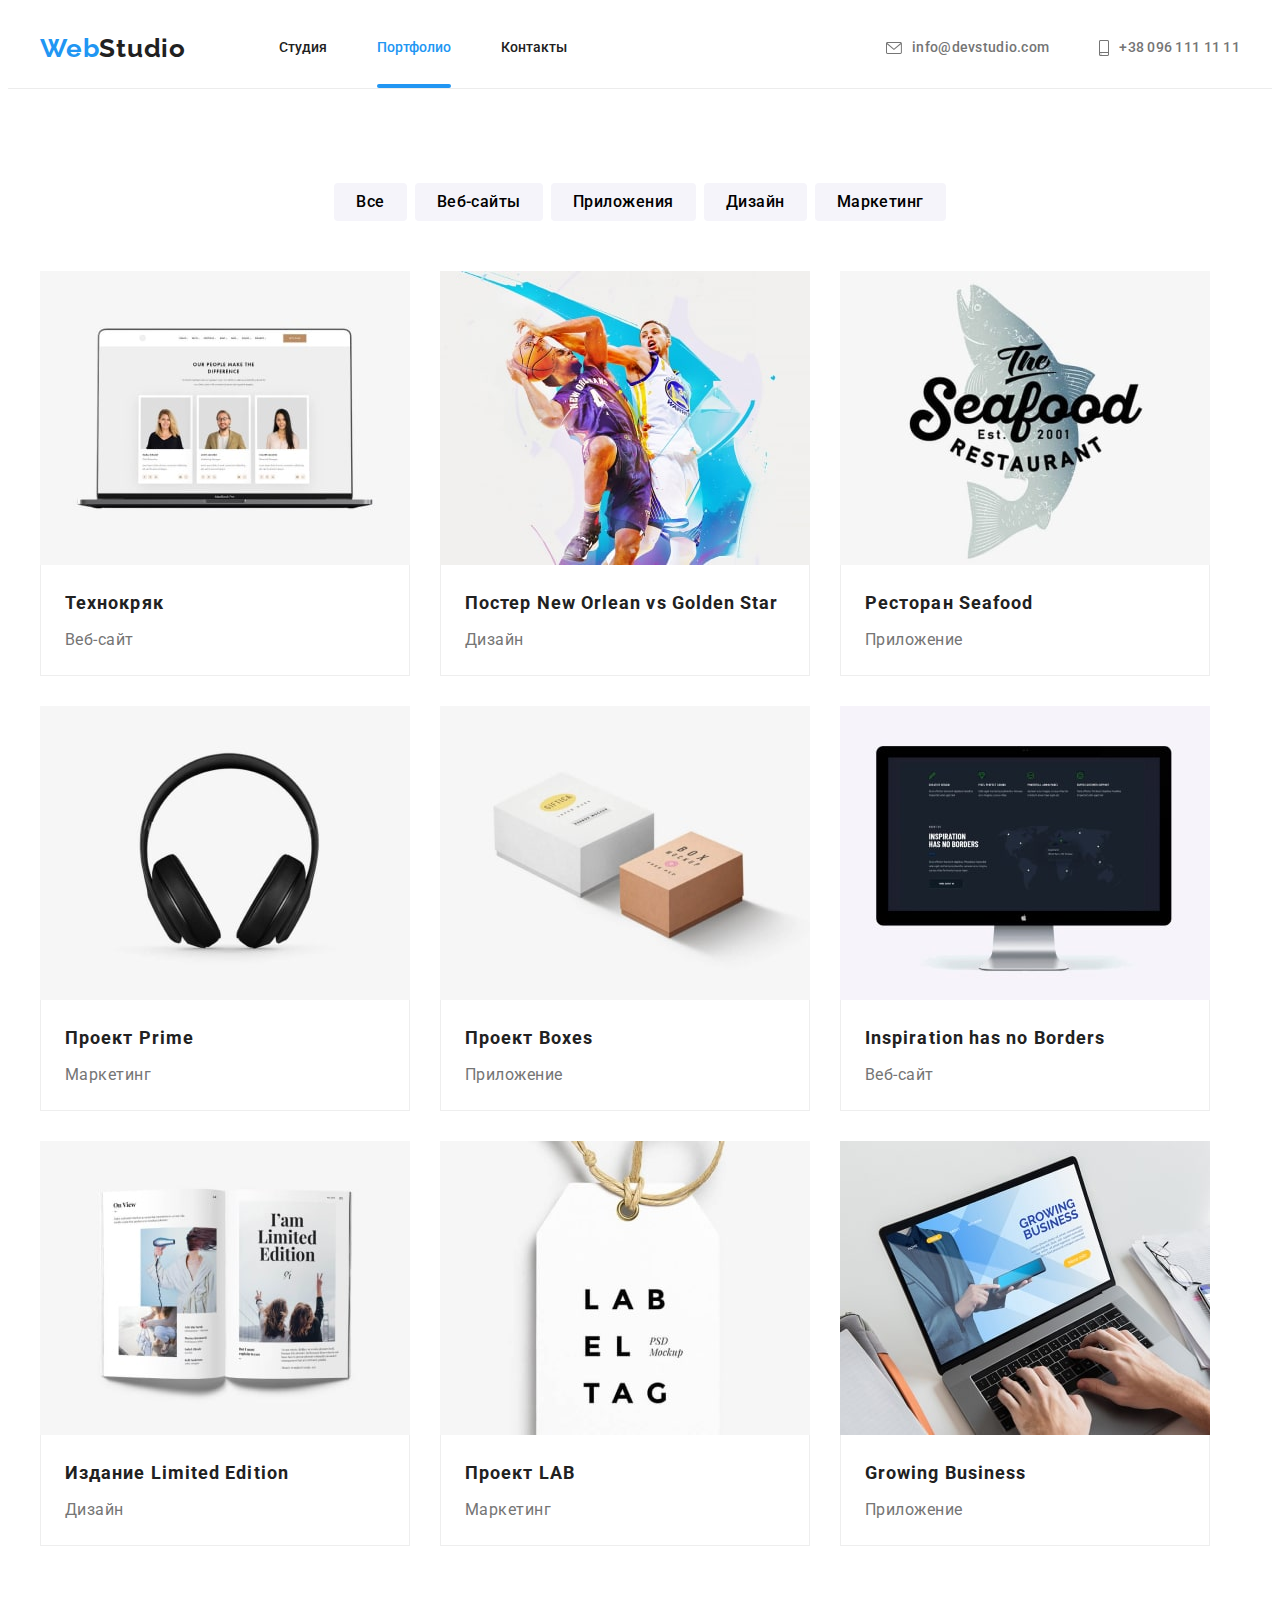
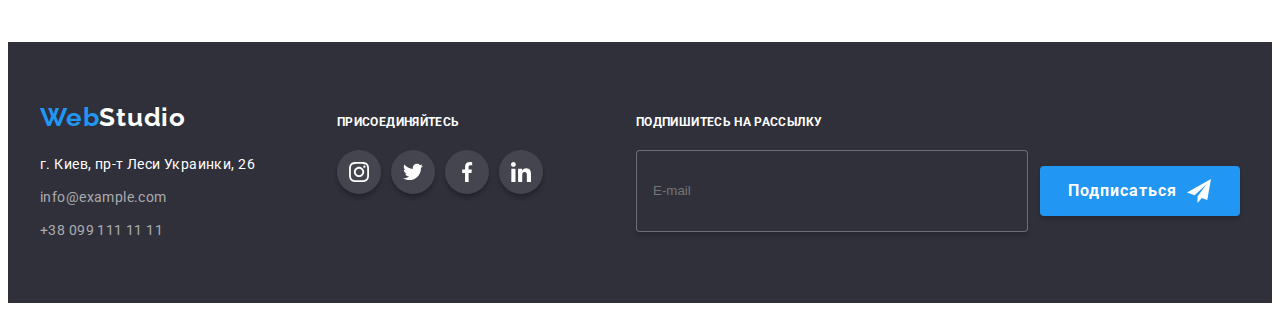
==== portfolio.html @ 15089f83 "first push" ====
<!DOCTYPE html>
<html lang="ru">
  <head>
    <meta charset="UTF-8" />
    <meta http-equiv="X-UA-Compatible" content="IE=edge" />
    <meta name="viewport" content="width=device-width, initial-scale=1.0" />

    <title>Portfolio</title>
    <link rel="preconnect" href="https://fonts.googleapis.com" />
    <link rel="preconnect" href="https://fonts.gstatic.com" crossorigin />
    <link
      href="https://fonts.googleapis.com/css2?family=Raleway:wght@700&family=Roboto:wght@400;500;700;900&display=swap"
      rel="stylesheet"
    />
    <link
      rel="stylesheet"
      href="https://cdnjs.cloudflare.com/ajax/libs/modern-normalize/1.1.0/modern-normalize.min.css"
      integrity="sha512-wpPYUAdjBVSE4KJnH1VR1HeZfpl1ub8YT/NKx4PuQ5NmX2tKuGu6U/JRp5y+Y8XG2tV+wKQpNHVUX03MfMFn9Q=="
      crossorigin="anonymous"
      referrerpolicy="no-referrer"
    />
    <!-- <link rel="stylesheet" href="./css/styles.css" /> -->
    <link rel="stylesheet" href="./css/main.css" />
  </head>
  <body>
    <header class="header">
      <div class="container header-container">
        <nav class="header-nav">
          <a href="/" class="header-logo">
            Web<span class="header-logo-logo">Studio</span>
          </a>
          <ul class="header-list">
            <li>
              <a href="./index.html" class="header-link">Студия</a>
            </li>
            <li>
              <a href="./portfolio.html" class="header-link current">
                Портфолио</a
              >
            </li>
            <li><a href="" class="header-link">Контакты</a></li>
          </ul>
        </nav>
        <ul class="header-contacts">
          <li class="header-item">
            <a href="mailto:info@devstudio.com" class="contact mail">
              <svg class="mail-icon">
                <use href="./images/sprite.svg#icon-mail-icon"></use>
              </svg>
              info@devstudio.com</a
            >
          </li>
          <li class="header-item">
            <a href="tel:+380961111111" class="contact tel">
              <svg class="tel-icon">
                <use href="./images/sprite.svg#icon-smartphone"></use>
              </svg>
              +38 096 111 11 11</a
            >
          </li>
        </ul>
      </div>
    </header>

    <main>
      <section class="section">
        <div class="container">
          <h1 class="visually-hidden">Наши проекты</h1>
          <ul class="filters">
            <li class="flt-btn">
              <button type="button" class="filters-btn">Все</button>
            </li>
            <li class="flt-btn">
              <button type="button" class="filters-btn">Веб-сайты</button>
            </li>
            <li class="flt-btn">
              <button type="button" class="filters-btn">Приложения</button>
            </li>
            <li class="flt-btn">
              <button type="button" class="filters-btn">Дизайн</button>
            </li>
            <li class="flt-btn">
              <button type="button" class="filters-btn">Маркетинг</button>
            </li>
          </ul>

          <ul class="image-list">
            <li class="projects-img">
              <a href="" class="projects-link">
                <div class="projects-top-wrap">
                  <img
                    class="image-item"
                    src="./images/portfolio/img-tech.jpg"
                    alt="Проект-1"
                    width="370"
                  />
                  <p class="projects-top-text">
                    Ресурс предлагает комплексные предложения с разным уровнем
                    функционала и сервисов. Все это позволит посетителю получить
                    исчерпывающие сведения о компании или частном лице.
                  </p>
                </div>
                <div class="projects-text">
                  <h2 class="text-item">Технокряк</h2>
                  <p class="text-item-desk">Веб-сайт</p>
                </div>
              </a>
            </li>
            <li class="projects-img">
              <a href="" class="projects-link">
                <div class="projects-top-wrap">
                  <img
                    class="image-item"
                    src="./images/portfolio/img-poster-new.jpg"
                    alt="Проект-2"
                    width="370"
                  />
                  <p class="projects-top-text">
                    Ресурс предлагает комплексные предложения с разным уровнем
                    функционала и сервисов. Все это позволит посетителю получить
                    исчерпывающие сведения о компании или частном лице.
                  </p>
                </div>
                <div class="projects-text">
                  <h2 class="text-item">
                    Постер <span lang="en"> New Orlean vs Golden Star </span>
                  </h2>
                  <p class="text-item-desk">Дизайн</p>
                </div>
              </a>
            </li>
            <li class="projects-img">
              <a href="" class="projects-link">
                <div class="projects-top-wrap">
                  <img
                    class="image-item"
                    src="./images/portfolio/img-resto.jpg"
                    alt="Проект-3"
                    width="370"
                  />
                  <p class="projects-top-text">
                    Ресурс предлагает комплексные предложения с разным уровнем
                    функционала и сервисов. Все это позволит посетителю получить
                    исчерпывающие сведения о компании или частном лице.
                  </p>
                </div>
                <div class="projects-text">
                  <h2 class="text-item">
                    Ресторан <span lang="en">Seafood </span>
                  </h2>
                  <p class="text-item-desk">Приложение</p>
                </div>
              </a>
            </li>
            <li class="projects-img">
              <a href="" class="projects-link">
                <div class="projects-top-wrap">
                  <img
                    class="image-item"
                    src="./images/portfolio/img-prime.jpg"
                    alt="Проект-4"
                    width="370"
                  />
                  <p class="projects-top-text">
                    Ресурс предлагает комплексные предложения с разным уровнем
                    функционала и сервисов. Все это позволит посетителю получить
                    исчерпывающие сведения о компании или частном лице.
                  </p>
                </div>
                <div class="projects-text">
                  <h2 class="text-item">
                    Проект <span lang="en"> Prime</span>
                  </h2>
                  <p class="text-item-desk">Маркетинг</p>
                </div>
              </a>
            </li>
            <li class="projects-img">
              <a href="" class="projects-link">
                <div class="projects-top-wrap">
                  <img
                    class="image-item"
                    src="./images/portfolio/img-boxes.jpg"
                    alt="Проект-5"
                    width="370"
                  />
                  <p class="projects-top-text">
                    Ресурс предлагает комплексные предложения с разным уровнем
                    функционала и сервисов. Все это позволит посетителю получить
                    исчерпывающие сведения о компании или частном лице.
                  </p>
                </div>
                <div class="projects-text">
                  <h2 class="text-item">Проект <span lang="en">Boxes</span></h2>
                  <p class="text-item-desk">Приложение</p>
                </div>
              </a>
            </li>
            <li class="projects-img">
              <a href="" class="projects-link">
                <div class="projects-top-wrap">
                  <img
                    class="image-item"
                    src="./images/portfolio/img-inspiration.jpg"
                    alt="Проект-6"
                    width="370"
                  />
                  <p class="projects-top-text">
                    Ресурс предлагает комплексные предложения с разным уровнем
                    функционала и сервисов. Все это позволит посетителю получить
                    исчерпывающие сведения о компании или частном лице.
                  </p>
                </div>
                <div class="projects-text">
                  <h2 class="text-item">
                    <span lang="en"> Inspiration has no Borders </span>
                  </h2>
                  <p class="text-item-desk">Веб-сайт</p>
                </div>
              </a>
            </li>
            <li class="projects-img">
              <a href="" class="projects-link">
                <div class="projects-top-wrap">
                  <img
                    class="image-item"
                    src="./images/portfolio/img-edition.jpg"
                    alt="Проект-7"
                    width="370"
                  />
                  <p class="projects-top-text">
                    Ресурс предлагает комплексные предложения с разным уровнем
                    функционала и сервисов. Все это позволит посетителю получить
                    исчерпывающие сведения о компании или частном лице.
                  </p>
                </div>
                <div class="projects-text">
                  <h2 class="text-item">
                    Издание <span lang="en">Limited Edition </span>
                  </h2>
                  <p class="text-item-desk">Дизайн</p>
                </div></a
              >
            </li>
            <li class="projects-img">
              <a href="" class="projects-link">
                <div class="projects-top-wrap">
                  <img
                    class="image-item"
                    src="./images/portfolio/img-lab.jpg"
                    alt="Проект-8"
                    width="370"
                  />
                  <p class="projects-top-text">
                    Ресурс предлагает комплексные предложения с разным уровнем
                    функционала и сервисов. Все это позволит посетителю получить
                    исчерпывающие сведения о компании или частном лице.
                  </p>
                </div>
                <div class="projects-text">
                  <h2 class="text-item">Проект <span lang="en"> LAB</span></h2>
                  <p class="text-item-desk">Маркетинг</p>
                </div>
              </a>
            </li>
            <li class="projects-img">
              <a href="" class="projects-link">
                <div class="projects-top-wrap">
                  <img
                    class="image-item"
                    src="./images/portfolio/img-growing.jpg"
                    alt="Проект=9"
                    width="370"
                  />
                  <p class="projects-top-text">
                    Ресурс предлагает комплексные предложения с разным уровнем
                    функционала и сервисов. Все это позволит посетителю получить
                    исчерпывающие сведения о компании или частном лице.
                  </p>
                </div>
                <div class="projects-text">
                  <h2 class="text-item">
                    <span lang="en">Growing Business </span>
                  </h2>
                  <p class="text-item-desk">Приложение</p>
                </div>
              </a>
            </li>
          </ul>
        </div>
      </section>
    </main>
    <footer class="footer">
      <div class="container footer-flex-cont">
        <div class="footer-cont">
          <a href="/" class="footer-logo">
            <p>Web<span class="footer-logo-logo">Studio</span></p>
          </a>
          <address class="footer-address">
            <ul class="footer-list">
              <li class="footer-item">
                <a
                  href="https://goo.gl/maps/CMXkun6qxGQYR8TdA"
                  class="footer-item"
                  >г. Киев, пр-т Леси Украинки, 26</a
                >
              </li>
              <li class="footer-item">
                <a href="mailto:info@example.com" class="footer-mail"
                  >info@example.com</a
                >
              </li>
              <li class="footer-item">
                <a href="tel:+380991111111" class="footer-tel"
                  >+38 099 111 11 11</a
                >
              </li>
            </ul>
          </address>
        </div>
        <div class="footer-soc">
          <p class="footer-text-add">ПРИСОЕДИНЯЙТЕСЬ</p>
          <ul class="footer-soc-list">
            <li class="footer-soc-item">
              <a href="" class="footer-soc-link">
                <svg class="footer-soc-icon" width="20" height="20">
                  <use href="./images/sprite.svg#icon-instagram"></use>
                </svg>
              </a>
            </li>
            <li class="footer-soc-item">
              <a href="" class="footer-soc-link">
                <svg class="footer-soc-icon" width="20" height="20">
                  <use href="./images/sprite.svg#icon-twitter"></use></svg
              ></a>
            </li>
            <li class="footer-soc-item">
              <a href="" class="footer-soc-link">
                <svg class="footer-soc-icon" width="20" height="20">
                  <use href="./images/sprite.svg#icon-facebook"></use>
                </svg>
              </a>
            </li>
            <li class="footer-soc-item">
              <a href="" class="footer-soc-link">
                <svg class="footer-soc-icon" width="20" height="20">
                  <use href="./images/sprite.svg#icon-linkedin"></use>
                </svg>
              </a>
            </li>
          </ul>
        </div>
        <div>
          <p class="footer-text-add">ПОДПИШИТЕСЬ НА РАССЫЛКУ</p>
          <form class="footer-form">
            <label for="footer-subs" class="footer-form-label"></label>
            <input
              type="text"
              class="footer-input"
              name="footer-subs"
              placeholder="E-mail"
              id="footer-subs"
            />
            <button type="submit" class="footer-btn-subscribe">
              Подписаться
              <svg class="footer-icon" width="24" height="24">
                <use href="./images/sprite.svg#icon-icon"></use>
              </svg>
            </button>
          </form>
        </div>
      </div>
    </footer>
  </body>
</html>
---- css/styles.css ----
:root {
  --header-color: #212121;
  --title-color: #212121;
  --text-color: #757575;
  --footer-first-color: #ffffff;
  --footer-second-color: rgba(255, 255, 255, 0.6);
  --btn-color: #212121;
  --accent-color: #2196f3;
  --banner-color: #ffffff;
  --icon-fill-color: #757575;
  --transition-duration: 250ms;
  --transition-timing-function: cubic-bezier(0.4, 0, 0.2, 1);
}
body {
  font-family: "Roboto", sans-serif;
}
ul {
  margin: 0;
  padding: 0;
  list-style: none;
}
p,
h1,
h2,
h3,
h4,
h5,
h6 {
  margin: 0;
}

button {
  cursor: pointer;
}
img {
  display: block;
  max-width: 100%;
  height: auto;
}

/*---------------Header---------------*/
.container {
  width: 1200px;
  padding-left: 15px;
  padding-right: 15px;
  margin-left: auto;
  margin-right: auto;
}
.section {
  padding-top: 94px;
  padding-bottom: 94px;
}
.header {
  border-bottom: 1px solid #ececec;
}
.header-container {
  display: flex;
  align-items: center;
}
.header-nav {
  display: flex;
  align-items: center;
}
.header-logo {
  font-family: "Raleway";
  font-weight: 700;
  font-size: 26px;
  line-height: 1.19;
  letter-spacing: 0.03em;
  text-decoration: none;
  margin-right: 93px;
  color: var(--accent-color);
  transition-duration: var(--transition-duration);
  transition-timing-function: var(--transition-timing-function);
}
.header-logo-logo {
  color: var(--header-color);
}
.header-logo:hover,
.header-logo:focus {
  color: var(--accent-color);
}
.header-logo-link {
  color: var(--accent-color);
}

.header-list {
  display: flex;
  align-items: center;
  margin-left: auto;
}

.header-list li {
  margin-right: 50px;
}
.header-list li:last-child {
  margin-right: 0px;
}

.header-link {
  display: block;
  font-weight: 500;
  font-size: 14px;
  line-height: 1.14;
  padding: 32px 0px;
  color: var(--header-color);
  transition: color var(--transition-duration) var(--transition-timing-function);
  /* transition-duration: var(--transition-duration);
  transition-timing-function: var(--transition-timing-function);
  transition-property: color; */
  position: relative;
}
.header-link {
  text-decoration: none;
}
.header-link:hover,
.header-link:focus {
  color: var(--accent-color);
}
.current {
  color: var(--accent-color);
}
.current::after {
  content: "";
  position: absolute;
  width: 100%;
  height: 4px;
  bottom: 0px;
  background-color: var(--accent-color);
  border-radius: 2px;
  display: block;
}
.contact {
  font-weight: 500;
  font-size: 14px;
  line-height: 1.14;
  letter-spacing: 0.02em;
  color: var(--text-color);
  text-decoration: none;
  fill: currentColor;
}

.header-contacts {
  display: flex;
  justify-content: center;
  align-items: center;
  margin-left: auto;
}
.header-contacts .header-item + .header-item {
  margin-left: 50px;
}
.contact.mail {
  display: flex;
  justify-content: center;
  align-items: center;
  color: var(--text-color);
  transition: fill var(--transition-duration) var(--transition-timing-function);
}

.contact.mail:hover,
.contact.mail:focus {
  color: var(--accent-color);
}
.contact.mail:hover .mail-icon {
  fill: var(--accent-color);
}
.contact.mail:focus .mail-icon {
  fill: var(--accent-color);
}
.mail-icon {
  height: 12px;
  width: 16px;
  margin-right: 10px;
  fill: currentColor;
  transition: color var(--transition-duration) var(--transition-timing-function);
}
.contact.tel {
  display: flex;
  justify-content: center;
  align-items: center;
  color: var(--text-color);
  transition: fill var(--transition-duration) var(--transition-timing-function);
}
.contact.tel:hover,
.contact.tel:focus {
  color: var(--accent-color);
}
.contact.tel:hover .tel-icon {
  color: var(--accent-color);
}
.contact.tel:focus .tel-icon {
  color: var(--accent-color);
}
.tel-icon {
  height: 16px;
  width: 10px;
  margin-right: 10px;
  fill: currentColor;
  transition: fill var(--transition-duration) var(--transition-timing-function);
}

/*-----------------PAGE1--------------*/
/*-----------------Banner--------------*/
.banner {
  padding-top: 200px;
  padding-bottom: 200px;
  margin-left: auto;
  margin-right: auto;
  max-width: 1600px;
  background-color: #2f303a;
  background-image: linear-gradient(
      rgba(47, 48, 58, 0.4),
      rgba(47, 48, 58, 0.4)
    ),
    url(../images/banner.png);
  background-repeat: no-repeat;
  background-size: cover;
  background-position: center;
}

.banner-title {
  width: 696px;
  font-weight: 900;
  font-size: 44px;
  line-height: 1.36;
  text-align: center;
  letter-spacing: 0.06em;
  text-transform: uppercase;
  margin-left: auto;
  margin-right: auto;
  color: var(--banner-color);
}

.banner-btn {
  display: block;
  align-items: center;
  margin-right: auto;
  margin-left: auto;
  margin-top: 30px;
  font-family: inherit;
  border-radius: 4px;
  border: none;
  background-color: var(--accent-color);
  font-weight: 700;
  font-size: 16px;
  line-height: 1.88;
  padding: 10px 32px;
  width: max-content;
  text-align: center;
  letter-spacing: 0.06em;
  cursor: pointer;

  color: var(--banner-color);
}

/*-----------------Benefits--------------*/
.visually-hidden {
  position: absolute;
  width: 1px;
  height: 1px;
  margin: -1px;
  border: 0;
  padding: 0;
  white-space: nowrap;
  clip-path: inset(100%);
  clip: rect(0 0 0 0);
  overflow: hidden;
}
.benefits-item {
  display: flex;
}
.benefits-list {
  width: 270px;
  margin-right: 30px;
}
.benefits-icon {
  display: flex;
  justify-content: center;
  align-items: center;
  width: 270px;
  height: 120px;
  border-radius: 4px;
  margin-bottom: 30px;
  background-color: #f5f4fa;
}
.benefits-item :last-child {
  margin-right: 0px;
}
.benefits-title {
  font-weight: 700;
  font-size: 14px;
  line-height: 1.14;
  letter-spacing: 0.03em;
  text-transform: uppercase;
  margin-bottom: 10px;
  color: var(--title-color);
}
.benefits-text {
  font-size: 14px;
  line-height: 1.71;
  letter-spacing: 0.03em;

  color: var(--text-color);
}

/*-----------------BIZ--------------*/
.section.biz {
  padding-top: 0px;
}
.biz-title {
  font-weight: 700;
  font-size: 36px;
  line-height: 1.17;
  text-align: center;
  letter-spacing: 0.03em;
  margin-bottom: 50px;

  color: var(--title-color);
}

.biz-item {
  display: flex;

  margin-bottom: 0px;
  margin-top: 0px;
  padding-left: 0px;
}

.biz-img {
  /* flex-basis: calc((100%-60px) / 3); */
  width: calc(100% / 3 - 30px)
  position: relative;
}

.biz-img:not(:last-child) {
  margin-right: 30px;
}

.biz-cover-text {
  position: absolute;
  font-weight: 700;
  font-size: 14px;
  line-height: 1.14;
  bottom: 0;
  color: #ffffff;
  background-color: rgba(47, 48, 58, 0.8);
  height: 70px;
  width: 370px;
  letter-spacing: 0.03em;
  display: flex;
  align-items: center;
  justify-content: center;
}

/*-----------------TEAM--------------*/
.team {
  background-color: #f5f4fa;
}

.team-title {
  font-weight: 700;
  font-size: 36px;
  line-height: 1.17;
  text-align: center;
  letter-spacing: 0.03em;
  margin-bottom: 50px;
  color: var(--title-color);
}
.team-item {
  display: flex;
}
.team-item :last-child {
  margin-right: 0px;
}

.team-img {
  margin-right: 30px;
  border-radius: 4px;
}
.team-text {
  border-radius: 0px 0px 4px 4px;
  box-shadow: 0px 4px 4px 0px rgba(0 0 0 / 25%);
}
.team-inside {
  background-color: #ffffff;
  padding: 30px 0px;
  border-radius: 4px;
}
.team-name {
  font-weight: 500;
  font-size: 16px;
  line-height: 1.19;
  text-align: center;
  letter-spacing: 0.03em;
  margin-bottom: 10px;
  color: var(--title-color);
}
.team-prof {
  font-weight: 400;
  font-size: 16px;
  line-height: 1.19;
  text-align: center;
  margin-bottom: 16px;
  letter-spacing: 0.03em;
  color: var(--text-color);
}
.team-soc-list {
  display: flex;
  justify-content: center;
}
.team-soc-item {
  margin-right: 10px;
}
.team-soc-link {
  height: 44px;
  width: 44px;
  border-radius: 50%;
  display: flex;
  justify-content: center;
  align-items: center;
  transition-property: background-color, fill;
  transition-duration: var(--transition-duration);
  transition-timing-function: var(--transition-timing-function);
}
.team-soc-link:hover,
.team-soc-link:focus {
  background-color: var(--accent-color);
}
.team-soc-link:hover .team-soc-icon {
  fill: #ffffff;
}
.team-soc-link:focus .team-soc-icon {
  fill: #ffffff;
}
.team-soc-icon {
  fill: #afb1b8;
  transition: fill var(--transition-duration) var(--transition-timing-function);
}

/*------------------CLIENTS-------------------*/
.clients {
  font-weight: 700;
  font-size: 36px;
  line-height: 1.17;
  text-align: center;
  letter-spacing: 0.03em;
  margin-bottom: 50px;
  color: var(--title-color);
}
.clients-logo-list {
  display: flex;
}
.clients-icon-elements {
  align-items: center;
  width: 170px;
  height: 92px;
  margin-right: 30px;

  border: 1px solid rgba(175, 177, 184, 1);
}
.clients-icon-elements:last-child {
  margin-right: 0px;
}

.icon-link {
  display: flex;
  justify-content: center;
  align-items: center;
  width: 100%;
  height: 100%;
  border: 1px solid rgba(175, 177, 184, 1);
  border-radius: 4px;
  fill: #afb1b8;
  transition: border-color var(--transition-duration)
    var(--transition-timing-function);
}
.clients-icon-item {
  transition: fill var(--transition-duration) var(--transition-timing-function);
}
.icon-link:hover .clients-icon-item,
.icon-link:focus .clients-icon-item {
  fill: var(--accent-color);
}
.icon-link:hover,
.icon-link:focus {
  border-color: var(--accent-color);
}

/*------------------FOOTER-------------------*/

.footer {
  background-color: #2f303a;
  padding-top: 60px;
  padding-bottom: 60px;
}
.footer-flex-cont {
  display: flex;
  align-items: baseline;
}
.footer-cont {
  flex-grow: 1;
  margin-right: 70px;
}
.footer-logo {
  font-family: "Raleway";
  font-style: normal;
  font-weight: 700;
  font-size: 26px;
  line-height: 1.19;
  letter-spacing: 0.03em;
  margin-bottom: 20px;
  color: #2196f3;
}
.footer-logo-logo {
  color: #ffffff;
}
.footer-logo {
  text-decoration: none;
}
.footer-address {
  margin-top: 20px;
}
/* .footer-list {
  margin-top: 20px;
} */
.footer-item {
  font-style: normal;
  font-size: 14px;
  line-height: 1.71;
  letter-spacing: 0.03em;
  margin-bottom: 9px;
  color: var(--footer-first-color);
  text-decoration: none;
  transition: color var(--transition-duration) var(--transition-timing-function);
}
.footer-list li:last-child {
  margin-bottom: 0px;
}
.footer-item:hover,
.footer-item:focus {
  color: var(--accent-color);
}
.footer-mail {
  font-style: normal;
  font-size: 14px;
  line-height: 1.71;
  letter-spacing: 0.03em;
  color: var(--footer-second-color);
  text-decoration: none;
  transition: color var(--transition-duration) var(--transition-timing-function);
}
.footer-mail:hover,
.footer-mail:focus {
  color: var(--accent-color);
}

.footer-tel {
  font-style: normal;
  font-size: 14px;
  line-height: 1.71;
  letter-spacing: 0.03em;
  color: var(--footer-second-color);
  text-decoration: none;
  transition: color var(--transition-duration) var(--transition-timing-function);
}
.footer-tel:hover,
.footer-tel:focus {
  color: var(--accent-color);
}

.footer-list.link {
  text-decoration: none;
}
.footer-soc {
  margin-right: 93px;
}
.footer-soc-list {
  display: flex;
}
.footer-soc-item {
  margin-right: 10px;
}
.footer-soc-item:last-child {
  margin-right: 0px;
}
.footer-text-add {
  font-weight: 700;
  font-size: 12px;
  line-height: 1.14;
  letter-spacing: 0.03em;
  text-transform: uppercase;
  margin-bottom: 20px;
  color: var(--footer-first-color);
}
.footer-soc-link {
  display: flex;
  justify-content: center;
  align-items: center;
  height: 44px;
  width: 44px;
  border-radius: 50%;
  fill: var(--footer-first-color);
  background-color: rgba(255, 255, 255, 0.1);
  box-shadow: 0px 4px 4px 0px rgba(0, 0, 0, 0.25);
  transition: background-color var(--transition-duration)
    var(--transition-timing-function);
}
.footer-soc-link:hover,
.footer-soc-link:focus {
  background-color: var(--accent-color);
}
.footer-soc-icon {
  fill: #ffffff;
  transition: fill var(--transition-duration) var(--transition-timing-function);
}

.footer-form {
  display: flex;
  align-items: center;
  justify-content: center;
}

.footer-form-label {
  /* display: block; */
  align-items: center;
  justify-content: center;
  margin-bottom: 20px;
  font-weight: 700;
  font-size: 12px;
  line-height: 1.14;
  letter-spacing: 0.03em;
  text-transform: uppercase;
  color: var(--footer-first-color);
}

.footer-input {
  /* display: flex; */
  align-items: center;
  /* margin-right: 12px; */
  padding: 15px 16px;
  width: 358px;
  height: 50px;
  color: rgba(255, 255, 255, 0.6);
  border: 1px solid rgba(255, 255, 255, 0.3);
  box-shadow: 0px 4px 4px 0px rgba(0, 0, 0, 0.15);
  border-radius: 4px;
  background-color: #2f303a;
  outline: none;
  transition-duration: var(--transition-duration);
  transition-timing-function: var(--transition-timing-function);
}

.footer-input:focus {
  box-shadow: 0px 4px 4px 0px rgba(0, 0, 0, 0.15);
}
.footer-btn-subscribe {
  display: inline-flex;
  align-items: center;
  width: 200px;
  height: 50px;
  /* margin-right: 10px; */
  margin-left: 12px;
  font-family: inherit;
  border-radius: 4px;
  border: none;
  background-color: var(--accent-color);
  font-weight: 700;
  font-size: 16px;
  line-height: 1.88;
  padding: 10px 28px;
  text-align: center;
  letter-spacing: 0.06em;
  cursor: pointer;
  color: var(--banner-color);
  box-shadow: 0px 4px 4px rgba(0, 0, 0, 0.15);
  transition-property: background-color;
  transition-duration: var(--transition-duration);
  transition-timing-function: var(--transition-timing-function);
}

.footer-icon {
  margin-left: 10px;
  fill: var(--footer-first-color);
}

/*-----------------PAGE2--------------*/
/*-----------------HERO--------------*/
/*-----------------FILTERS------*/

.filters {
  display: flex;
  justify-content: center;
}

.filters {
  font-weight: 500;
  font-size: 16px;
  line-height: 1.62;
  text-align: center;
  letter-spacing: 0.03em;
  margin-right: auto;
  margin-bottom: 50px;
  color: #212121;
}
.flt-btn {
  display: block;
  align-items: center;
  margin: 0px 8px 0px 0px;
}
.filters li:last-child {
  margin-right: 0px;
}
.filters-btn {
  font-family: inherit;
  font-weight: 500;
  font-size: 16px;
  line-height: 1.62;
  text-align: center;
  letter-spacing: 0.03em;
  cursor: pointer;
  border-radius: 4px;
  border: none;
  padding: 6px 22px;
  width: max-content;
  background-color: #f5f4fa;
  transition-property: color, background-color, box-shadow;
  transition-duration: var(--transition-duration);
  transition-timing-function: var(--transition-timing-function);
}
.filters-btn:not(:last-child) {
  margin-left: 8px;
}
.filters-btn:hover,
.filters-btn:focus {
  background-color: var(--accent-color);
  color: var(--footer-first-color);
}
.filters-btn:hover,
.filters-btn:focus {
  box-shadow: 0px 4px 4px 0px rgba(0, 0, 0, 0.25);
}
/*-----------------MAIN------------------*/
.image-list {
  display: flex;
  flex-wrap: wrap;
}
.image-list li:nth-child(n + 7) {
  margin-bottom: 2px;
}
.projects-img {
  margin-right: 30px;
  margin-bottom: 30px;
}
.projects-img:nth-child(3n) {
  margin-right: 0px;
}

.image-list {
  display: flex;
  flex-wrap: wrap;
}
.image-list li:nth-child(n + 7) {
  margin-bottom: 2px;
}
.projects-top-wrap {
  position: relative;
  overflow: hidden;
}

.projects-img {
  margin-right: 30px;
  margin-bottom: 30px;
}
.projects-img:nth-child(3n) {
  margin-right: 0px;
}
.projects-top-text {
  position: absolute;
  top: 0;
  font-size: 18px;
  line-height: 1.56;
  padding: 63px 24px;
  color: #ffffff;
  background-color: rgba(33, 150, 243, 0.9);
  transform: translateY(100%);
  transition: background-color var(--transition-duration)
    var(--transition-timing-function);
}

.projects-text {
  padding: 20px 24px;
  border-right: 1px solid #eeeeee;
  border-bottom: 1px solid #eeeeee;
  border-left: 1px solid #eeeeee;
}
.text-item {
  font-weight: 700;
  font-size: 18px;
  line-height: 2;
  letter-spacing: 0.06em;
  margin-bottom: 4px;
  color: var(--title-color);
}
.text-item-desk {
  font-size: 16px;
  line-height: 1.88;
  letter-spacing: 0.03em;
  color: var(--text-color);
}
.projects-link {
  display: block;
  text-decoration: none;
  transition-property: box-shadow;
  transition-duration: var(--transition-duration);
  transition-timing-function: var(--transition-timing-function);
}
.projects-link:hover .projects-top-text {
  transform: translateY(0%);
}
.projects-link:focus .projects-top-text {
  transform: translateY(0%);
}
.projects-link:hover,
.projects-link:focus {
  box-shadow: 0px 1px 1px 0px rgba(0, 0, 0, 0.12),
    0px 4px 4px 0px rgba(0, 0, 0, 0.06), 1px 4px 6px 0px rgba(0, 0, 0, 0.16);
}

/*-----------------BACKDROP------------------*/
.backdrop {
  width: 100%;
  height: 100%;
  position: fixed;
  top: 0;
  background-color: rgba(0, 0, 0, 0.25);
  transition: opacity 500ms, visibility 500ms;
}
.backdrop.is-hidden .modal {
  transform: rotate(-100deg);
}
/*-----------------MODAL------------------*/
.modal {
  width: 528px;
  height: 581px;
  background-color: #ffffff;
  border-radius: 4px;
  position: absolute;
  top: 50%;
  left: 50%;
  padding: 40px;
  transform: translate(-50%, -50%);
  transition: transform 500ms;
}
.modal-close-btn {
  position: absolute;
  top: 8px;
  right: 8px;
  width: 30px;
  height: 30px;
  border-radius: 50%;
  border: 1px solid rgba(0, 0, 0, 10%);
  background-color: transparent;
  display: flex;
  align-items: center;
  justify-content: center;
  fill: #000000;
  transition-duration: var(--transition-duration);
  transition-timing-function: var(--transition-timing-function);
}
.modal-close-btn:hover,
.modal-close-btn:focus {
  box-shadow: 0px 4px 4px 0px rgba(0, 0, 0, 0.25);
  fill: var(--accent-color);
}
.is-hidden {
  appearance: none;
  position: absolute;
}
.title-modal {
  font-weight: 700;
  font-size: 20px;
  line-height: 1.15;
  text-align: center;
  letter-spacing: 0.03em;
  margin-bottom: 12px;
  color: var(--title-color);
}
.modal-input {
  width: 100%;
  height: 40px;
  border: 1px solid rgba(33, 33, 33, 0.2);
  border-radius: 4px;
  outline: none;
  padding-left: 42px;
  padding-top: 4px;
  /* margin-top: 4px; */
  transition-property: border-color;
  transition-duration: var(--transition-duration);
  transition-timing-function: var(--transition-timing-function);
}
.modal-input:focus,
.modal-input:hover {
  border-color: var(--accent-color);
}
.modal-input:focus + .input-icon,
.modal-input:hover + .input-icon {
  fill: var(--accent-color);
}
/* .modal-input:focus + .input-icon,
.modal-input:hover + .input-icon {
  transform: translateY(-20px);
} */
.modal-input-wrap {
  position: relative;
  margin-bottom: 10px;
}
.input-icon {
  position: absolute;
  left: 12px;
  top: 50%;
  transform: translateY(-50%);
  transition-property: fill;
  transition-duration: var(--transition-duration);
  transition-timing-function: var(--transition-timing-function);
}

.modal-label {
  display: block;
  font-size: 12px;
  letter-spacing: 0.01em;
  margin-bottom: 4px;
  color: var(--text-color);
}

.modal-label:last-of-type {
  margin-bottom: 20px;
}
.modal-text {
  display: block;
  width: 448px;
  height: 120px;
  padding: 12px 16px;
  border: 1px solid rgba(33, 33, 33, 0.2);
  border-radius: 4px;
  font-size: 12px;
  letter-spacing: 0.01em;
  resize: none;
  outline: none;
  margin-top: 4px;
  /* margin-bottom: 20px; */
}
.modal-text:focus {
  border-color: var(--accent-color);
}

/*-----------------CHECKBOX------------------*/

.check-text {
  justify-content: center;
  font-size: 14px;
  line-height: 1.71;
  display: flex;
  align-items: center;
  color: var(--text-color);
}
.is-hidden {
  opacity: 0;
  pointer-events: none;
  visibility: hidden;
}

.input-chek:checked + .check-text span {
  background-color: var(--accent-color);
  border: transparent;
}

.input-chek:focus + .check-text .check-text-span {
  border-color: #212121;
  box-shadow: 0px 2px 1px 0px rgba(0, 0, 0, 0.2),
    0px 1px 1px 0px rgba(0, 0, 0, 0.14);
}
.input-chek:checked + .check-text .icon-check {
  fill: #ffffff;
}
.check-text-span {
  width: 16px;
  height: 15px;
  border: 2px solid #212121;
  box-shadow: 0px 4px 4px 0px rgba(0, 0, 0, 0.25);
  margin-right: 7px;
  display: flex;
  align-items: center;
  justify-content: center;
}
.icon-check {
  fill: transparent;
}
/* .check-text::before {
  content: "";
  width: 16px;
  height: 15px;
  border: 2px solid #212121;
  margin-right: 7px;
} */

.check-policy {
  color: var(--accent-color);
}
.modal-btn-send {
  display: block;
  align-items: center;
  margin-right: auto;
  margin-left: auto;
  margin-top: 30px;
  font-family: inherit;
  border-radius: 4px;
  border: none;
  background-color: var(--accent-color);
  font-weight: 700;
  font-size: 16px;
  line-height: 1.88;
  padding: 10px 32px;
  width: max-content;
  text-align: center;
  letter-spacing: 0.06em;
  cursor: pointer;
  box-shadow: 0px 4px 4px 0px rgba(0, 0, 0, 0.25);
  color: var(--banner-color);
}
---- css/main.css ----
:root {
  --header-color: #212121;
  --title-color: #212121;
  --text-color: #757575;
  --footer-first-color: #ffffff;
  --footer-second-color: rgba(255, 255, 255, 0.6);
  --btn-color: #212121;
  --accent-color: #2196f3;
  --banner-color: #ffffff;
  --icon-fill-color: #757575;
  --transition-duration: 250ms;
  --transition-timing-function: cubic-bezier(0.4, 0, 0.2, 1);
}

body {
  font-family: "Roboto", sans-serif;
}

ul {
  margin: 0;
  padding: 0;
  list-style: none;
}

p,
h1,
h2,
h3,
h4,
h5,
h6 {
  margin: 0;
}

button {
  cursor: pointer;
}

img {
  display: block;
  max-width: 100%;
  height: auto;
}

.container {
  width: 1200px;
  padding-left: 15px;
  padding-right: 15px;
  margin-left: auto;
  margin-right: auto;
}

.section {
  padding-top: 94px;
  padding-bottom: 94px;
}

.header {
  border-bottom: 1px solid #ececec;
}

.header-container {
  display: flex;
  align-items: center;
}

.header-nav {
  display: flex;
  align-items: center;
}

.header-logo {
  font-family: "Raleway";
  font-weight: 700;
  font-size: 26px;
  line-height: 1.19;
  letter-spacing: 0.03em;
  text-decoration: none;
  margin-right: 93px;
  color: var(--accent-color);
  transition-duration: var(--transition-duration);
  transition-timing-function: var(--transition-timing-function);
}

.header-logo-logo {
  color: var(--header-color);
}

.header-logo:hover,
.header-logo:focus {
  color: var(--accent-color);
}

.header-logo-link {
  color: var(--accent-color);
}

.header-list {
  display: flex;
  align-items: center;
  margin-left: auto;
}

.header-list li {
  margin-right: 50px;
}

.header-list li:last-child {
  margin-right: 0px;
}

.header-link {
  display: block;
  font-weight: 500;
  font-size: 14px;
  line-height: 1.14;
  padding: 32px 0px;
  color: var(--header-color);
  transition: color var(--transition-duration) var(--transition-timing-function);
  /* transition-duration: var(--transition-duration);
  transition-timing-function: var(--transition-timing-function);
  transition-property: color; */
  position: relative;
}

.header-link {
  text-decoration: none;
}

.header-link:hover,
.header-link:focus {
  color: var(--accent-color);
}

.current {
  color: var(--accent-color);
}

.current::after {
  content: "";
  position: absolute;
  width: 100%;
  height: 4px;
  bottom: 0px;
  background-color: var(--accent-color);
  border-radius: 2px;
  display: block;
}

.contact {
  font-weight: 500;
  font-size: 14px;
  line-height: 1.14;
  letter-spacing: 0.02em;
  color: var(--text-color);
  text-decoration: none;
  fill: currentColor;
}

.header-contacts {
  display: flex;
  justify-content: center;
  align-items: center;
  margin-left: auto;
}

.header-contacts .header-item + .header-item {
  margin-left: 50px;
}

.contact.mail {
  display: flex;
  justify-content: center;
  align-items: center;
  color: var(--text-color);
  transition: fill var(--transition-duration) var(--transition-timing-function);
}

.contact.mail:hover,
.contact.mail:focus {
  color: var(--accent-color);
}

.contact.mail:hover .mail-icon {
  fill: var(--accent-color);
}

.contact.mail:focus .mail-icon {
  fill: var(--accent-color);
}

.mail-icon {
  height: 12px;
  width: 16px;
  margin-right: 10px;
  fill: currentColor;
  transition: color var(--transition-duration) var(--transition-timing-function);
}

.contact.tel {
  display: flex;
  justify-content: center;
  align-items: center;
  color: var(--text-color);
  transition: fill var(--transition-duration) var(--transition-timing-function);
}

.contact.tel:hover,
.contact.tel:focus {
  color: var(--accent-color);
}

.contact.tel:hover .tel-icon {
  color: var(--accent-color);
}

.contact.tel:focus .tel-icon {
  color: var(--accent-color);
}

.tel-icon {
  height: 16px;
  width: 10px;
  margin-right: 10px;
  fill: currentColor;
  transition: fill var(--transition-duration) var(--transition-timing-function);
}

.banner {
  padding-top: 200px;
  padding-bottom: 200px;
  margin-left: auto;
  margin-right: auto;
  max-width: 1600px;
  background-color: #2f303a;
  background-image: linear-gradient(rgba(47, 48, 58, 0.4), rgba(47, 48, 58, 0.4)), url(../images/banner.png);
  background-repeat: no-repeat;
  background-size: cover;
  background-position: center;
}

.banner-title {
  width: 696px;
  font-weight: 900;
  font-size: 44px;
  line-height: 1.36;
  text-align: center;
  letter-spacing: 0.06em;
  text-transform: uppercase;
  margin-left: auto;
  margin-right: auto;
  color: var(--banner-color);
}

.banner-btn {
  display: block;
  align-items: center;
  margin-right: auto;
  margin-left: auto;
  margin-top: 30px;
  font-family: inherit;
  border-radius: 4px;
  border: none;
  background-color: var(--accent-color);
  font-weight: 700;
  font-size: 16px;
  line-height: 1.88;
  padding: 10px 32px;
  width: max-content;
  text-align: center;
  letter-spacing: 0.06em;
  cursor: pointer;
  color: var(--banner-color);
}

.visually-hidden {
  position: absolute;
  width: 1px;
  height: 1px;
  margin: -1px;
  border: 0;
  padding: 0;
  white-space: nowrap;
  clip-path: inset(100%);
  clip: rect(0 0 0 0);
  overflow: hidden;
}

.benefits-item {
  display: flex;
}

.benefits-list {
  width: 270px;
  margin-right: 30px;
}

.benefits-icon {
  display: flex;
  justify-content: center;
  align-items: center;
  width: 270px;
  height: 120px;
  border-radius: 4px;
  margin-bottom: 30px;
  background-color: #f5f4fa;
}

.benefits-item :last-child {
  margin-right: 0px;
}

.benefits-title {
  font-weight: 700;
  font-size: 14px;
  line-height: 1.14;
  letter-spacing: 0.03em;
  text-transform: uppercase;
  margin-bottom: 10px;
  color: var(--title-color);
}

.benefits-text {
  font-size: 14px;
  line-height: 1.71;
  letter-spacing: 0.03em;
  color: var(--text-color);
}

.section.biz {
  padding-top: 0px;
}

.biz-title {
  font-weight: 700;
  font-size: 36px;
  line-height: 1.17;
  text-align: center;
  letter-spacing: 0.03em;
  margin-bottom: 50px;
  color: var(--title-color);
}

.biz-item {
  display: flex;
  margin-bottom: 0px;
  margin-top: 0px;
  padding-left: 0px;
}

.biz-img {
  width: 370px;
  /* width: calc(100% / 3 - 30px) */
  position: relative;
}

.biz-img:not(:last-child) {
  margin-right: 30px;
}

.biz-cover-text {
  position: absolute;
  font-weight: 700;
  font-size: 14px;
  line-height: 1.14;
  bottom: 0;
  color: #ffffff;
  background-color: rgba(47, 48, 58, 0.8);
  height: 70px;
  width: 370px;
  letter-spacing: 0.03em;
  display: flex;
  align-items: center;
  justify-content: center;
}

.team {
  background-color: #f5f4fa;
}

.team-title {
  font-weight: 700;
  font-size: 36px;
  line-height: 1.17;
  text-align: center;
  letter-spacing: 0.03em;
  margin-bottom: 50px;
  color: var(--title-color);
}

.team-item {
  display: flex;
}

.team-item :last-child {
  margin-right: 0px;
}

.team-img {
  margin-right: 30px;
  border-radius: 4px;
}

.team-text {
  border-radius: 0px 0px 4px 4px;
  box-shadow: 0px 4px 4px 0px rgba(0, 0, 0, 0.25);
}

.team-inside {
  background-color: #ffffff;
  padding: 30px 0px;
  border-radius: 4px;
}

.team-name {
  font-weight: 500;
  font-size: 16px;
  line-height: 1.19;
  text-align: center;
  letter-spacing: 0.03em;
  margin-bottom: 10px;
  color: var(--title-color);
}

.team-prof {
  font-weight: 400;
  font-size: 16px;
  line-height: 1.19;
  text-align: center;
  margin-bottom: 16px;
  letter-spacing: 0.03em;
  color: var(--text-color);
}

.team-soc-list {
  display: flex;
  justify-content: center;
}

.team-soc-item {
  margin-right: 10px;
}

.team-soc-link {
  height: 44px;
  width: 44px;
  border-radius: 50%;
  display: flex;
  justify-content: center;
  align-items: center;
  transition-property: background-color, fill;
  transition-duration: var(--transition-duration);
  transition-timing-function: var(--transition-timing-function);
}

.team-soc-link:hover,
.team-soc-link:focus {
  background-color: var(--accent-color);
}

.team-soc-link:hover .team-soc-icon {
  fill: #ffffff;
}

.team-soc-link:focus .team-soc-icon {
  fill: #ffffff;
}

.team-soc-icon {
  fill: #afb1b8;
  transition: fill var(--transition-duration) var(--transition-timing-function);
}

.clients {
  font-weight: 700;
  font-size: 36px;
  line-height: 1.17;
  text-align: center;
  letter-spacing: 0.03em;
  margin-bottom: 50px;
  color: var(--title-color);
}

.clients-logo-list {
  display: flex;
}

.clients-icon-elements {
  align-items: center;
  width: 170px;
  height: 92px;
  margin-right: 30px;
  border: 1px solid rgb(175, 177, 184);
}

.clients-icon-elements:last-child {
  margin-right: 0px;
}

.icon-link {
  display: flex;
  justify-content: center;
  align-items: center;
  width: 100%;
  height: 100%;
  border: 1px solid rgb(175, 177, 184);
  border-radius: 4px;
  fill: #afb1b8;
  transition: border-color var(--transition-duration) var(--transition-timing-function);
}

.clients-icon-item {
  transition: fill var(--transition-duration) var(--transition-timing-function);
}

.icon-link:hover .clients-icon-item,
.icon-link:focus .clients-icon-item {
  fill: var(--accent-color);
}

.icon-link:hover,
.icon-link:focus {
  border-color: var(--accent-color);
}

.footer {
  background-color: #2f303a;
  padding-top: 60px;
  padding-bottom: 60px;
}

.footer-flex-cont {
  display: flex;
  align-items: baseline;
}

.footer-cont {
  flex-grow: 1;
  margin-right: 70px;
}

.footer-logo {
  font-family: "Raleway";
  font-style: normal;
  font-weight: 700;
  font-size: 26px;
  line-height: 1.19;
  letter-spacing: 0.03em;
  margin-bottom: 20px;
  color: #2196f3;
}

.footer-logo-logo {
  color: #ffffff;
}

.footer-logo {
  text-decoration: none;
}

.footer-address {
  margin-top: 20px;
}

/* .footer-list {
  margin-top: 20px;
} */
.footer-item {
  font-style: normal;
  font-size: 14px;
  line-height: 1.71;
  letter-spacing: 0.03em;
  margin-bottom: 9px;
  color: var(--footer-first-color);
  text-decoration: none;
  transition: color var(--transition-duration) var(--transition-timing-function);
}

.footer-list li:last-child {
  margin-bottom: 0px;
}

.footer-item:hover,
.footer-item:focus {
  color: var(--accent-color);
}

.footer-mail {
  font-style: normal;
  font-size: 14px;
  line-height: 1.71;
  letter-spacing: 0.03em;
  color: var(--footer-second-color);
  text-decoration: none;
  transition: color var(--transition-duration) var(--transition-timing-function);
}

.footer-mail:hover,
.footer-mail:focus {
  color: var(--accent-color);
}

.footer-tel {
  font-style: normal;
  font-size: 14px;
  line-height: 1.71;
  letter-spacing: 0.03em;
  color: var(--footer-second-color);
  text-decoration: none;
  transition: color var(--transition-duration) var(--transition-timing-function);
}

.footer-tel:hover,
.footer-tel:focus {
  color: var(--accent-color);
}

.footer-list.link {
  text-decoration: none;
}

.footer-soc {
  margin-right: 93px;
}

.footer-soc-list {
  display: flex;
}

.footer-soc-item {
  margin-right: 10px;
}

.footer-soc-item:last-child {
  margin-right: 0px;
}

.footer-text-add {
  font-weight: 700;
  font-size: 12px;
  line-height: 1.14;
  letter-spacing: 0.03em;
  text-transform: uppercase;
  margin-bottom: 20px;
  color: var(--footer-first-color);
}

.footer-soc-link {
  display: flex;
  justify-content: center;
  align-items: center;
  height: 44px;
  width: 44px;
  border-radius: 50%;
  fill: var(--footer-first-color);
  background-color: rgba(255, 255, 255, 0.1);
  box-shadow: 0px 4px 4px 0px rgba(0, 0, 0, 0.25);
  transition: background-color var(--transition-duration) var(--transition-timing-function);
}

.footer-soc-link:hover,
.footer-soc-link:focus {
  background-color: var(--accent-color);
}

.footer-soc-icon {
  fill: #ffffff;
  transition: fill var(--transition-duration) var(--transition-timing-function);
}

.footer-form {
  display: flex;
  align-items: center;
  justify-content: center;
}

.footer-form-label {
  /* display: block; */
  align-items: center;
  justify-content: center;
  margin-bottom: 20px;
  font-weight: 700;
  font-size: 12px;
  line-height: 1.14;
  letter-spacing: 0.03em;
  text-transform: uppercase;
  color: var(--footer-first-color);
}

.footer-input {
  /* display: flex; */
  align-items: center;
  /* margin-right: 12px; */
  padding: 15px 16px;
  width: 358px;
  height: 50px;
  color: rgba(255, 255, 255, 0.6);
  border: 1px solid rgba(255, 255, 255, 0.3);
  box-shadow: 0px 4px 4px 0px rgba(0, 0, 0, 0.15);
  border-radius: 4px;
  background-color: #2f303a;
  outline: none;
  transition-duration: var(--transition-duration);
  transition-timing-function: var(--transition-timing-function);
}

.footer-input:focus {
  box-shadow: 0px 4px 4px 0px rgba(0, 0, 0, 0.15);
}

.footer-btn-subscribe {
  display: inline-flex;
  align-items: center;
  width: 200px;
  height: 50px;
  /* margin-right: 10px; */
  margin-left: 12px;
  font-family: inherit;
  border-radius: 4px;
  border: none;
  background-color: var(--accent-color);
  font-weight: 700;
  font-size: 16px;
  line-height: 1.88;
  padding: 10px 28px;
  text-align: center;
  letter-spacing: 0.06em;
  cursor: pointer;
  color: var(--banner-color);
  box-shadow: 0px 4px 4px rgba(0, 0, 0, 0.15);
  transition-property: background-color;
  transition-duration: var(--transition-duration);
  transition-timing-function: var(--transition-timing-function);
}

.footer-icon {
  margin-left: 10px;
  fill: var(--footer-first-color);
}

.filters {
  display: flex;
  justify-content: center;
}

.filters {
  font-weight: 500;
  font-size: 16px;
  line-height: 1.62;
  text-align: center;
  letter-spacing: 0.03em;
  margin-right: auto;
  margin-bottom: 50px;
  color: #212121;
}

.flt-btn {
  display: block;
  align-items: center;
  margin: 0px 8px 0px 0px;
}

.filters li:last-child {
  margin-right: 0px;
}

.filters-btn {
  font-family: inherit;
  font-weight: 500;
  font-size: 16px;
  line-height: 1.62;
  text-align: center;
  letter-spacing: 0.03em;
  cursor: pointer;
  border-radius: 4px;
  border: none;
  padding: 6px 22px;
  width: max-content;
  background-color: #f5f4fa;
  transition-property: color, background-color, box-shadow;
  transition-duration: var(--transition-duration);
  transition-timing-function: var(--transition-timing-function);
}

.filters-btn:not(:last-child) {
  margin-left: 8px;
}

.filters-btn:hover,
.filters-btn:focus {
  background-color: var(--accent-color);
  color: var(--footer-first-color);
}

.filters-btn:hover,
.filters-btn:focus {
  box-shadow: 0px 4px 4px 0px rgba(0, 0, 0, 0.25);
}

.image-list {
  display: flex;
  flex-wrap: wrap;
}

.image-list li:nth-child(n+7) {
  margin-bottom: 2px;
}

.projects-img {
  margin-right: 30px;
  margin-bottom: 30px;
}

.projects-img:nth-child(3n) {
  margin-right: 0px;
}

.image-list {
  display: flex;
  flex-wrap: wrap;
}

.image-list li:nth-child(n+7) {
  margin-bottom: 2px;
}

.projects-top-wrap {
  position: relative;
  overflow: hidden;
}

.projects-img {
  margin-right: 30px;
  margin-bottom: 30px;
}

.projects-img:nth-child(3n) {
  margin-right: 0px;
}

.projects-top-text {
  position: absolute;
  top: 0;
  font-size: 18px;
  line-height: 1.56;
  padding: 63px 24px;
  color: #ffffff;
  background-color: rgba(33, 150, 243, 0.9);
  transform: translateY(100%);
  transition: background-color var(--transition-duration) var(--transition-timing-function);
}

.projects-text {
  padding: 20px 24px;
  border-right: 1px solid #eeeeee;
  border-bottom: 1px solid #eeeeee;
  border-left: 1px solid #eeeeee;
}

.text-item {
  font-weight: 700;
  font-size: 18px;
  line-height: 2;
  letter-spacing: 0.06em;
  margin-bottom: 4px;
  color: var(--title-color);
}

.text-item-desk {
  font-size: 16px;
  line-height: 1.88;
  letter-spacing: 0.03em;
  color: var(--text-color);
}

.projects-link {
  display: block;
  text-decoration: none;
  transition-property: box-shadow;
  transition-duration: var(--transition-duration);
  transition-timing-function: var(--transition-timing-function);
}

.projects-link:hover .projects-top-text {
  transform: translateY(0%);
}

.projects-link:focus .projects-top-text {
  transform: translateY(0%);
}

.projects-link:hover,
.projects-link:focus {
  box-shadow: 0px 1px 1px 0px rgba(0, 0, 0, 0.12), 0px 4px 4px 0px rgba(0, 0, 0, 0.06), 1px 4px 6px 0px rgba(0, 0, 0, 0.16);
}

.backdrop {
  width: 100%;
  height: 100%;
  position: fixed;
  top: 0;
  background-color: rgba(0, 0, 0, 0.25);
  transition: opacity 500ms, visibility 500ms;
}

.backdrop.is-hidden .modal {
  transform: rotate(-100deg);
}

.modal {
  width: 528px;
  height: 581px;
  background-color: #ffffff;
  border-radius: 4px;
  position: absolute;
  top: 50%;
  left: 50%;
  padding: 40px;
  transform: translate(-50%, -50%);
  transition: transform 500ms;
}

.modal-close-btn {
  position: absolute;
  top: 8px;
  right: 8px;
  width: 30px;
  height: 30px;
  border-radius: 50%;
  border: 1px solid rgba(0, 0, 0, 0.1);
  background-color: transparent;
  display: flex;
  align-items: center;
  justify-content: center;
  fill: #000000;
  transition-duration: var(--transition-duration);
  transition-timing-function: var(--transition-timing-function);
}

.modal-close-btn:hover,
.modal-close-btn:focus {
  box-shadow: 0px 4px 4px 0px rgba(0, 0, 0, 0.25);
  fill: var(--accent-color);
}

.is-hidden {
  appearance: none;
  position: absolute;
}

.title-modal {
  font-weight: 700;
  font-size: 20px;
  line-height: 1.15;
  text-align: center;
  letter-spacing: 0.03em;
  margin-bottom: 12px;
  color: var(--title-color);
}

.modal-input {
  width: 100%;
  height: 40px;
  border: 1px solid rgba(33, 33, 33, 0.2);
  border-radius: 4px;
  outline: none;
  padding-left: 42px;
  padding-top: 4px;
  /* margin-top: 4px; */
  transition-property: border-color;
  transition-duration: var(--transition-duration);
  transition-timing-function: var(--transition-timing-function);
}

.modal-input:focus,
.modal-input:hover {
  border-color: var(--accent-color);
}

.modal-input:focus + .input-icon,
.modal-input:hover + .input-icon {
  fill: var(--accent-color);
}

/* .modal-input:focus + .input-icon,
.modal-input:hover + .input-icon {
  transform: translateY(-20px);
} */
.modal-input-wrap {
  position: relative;
  margin-bottom: 10px;
}

.input-icon {
  position: absolute;
  left: 12px;
  top: 50%;
  transform: translateY(-50%);
  transition-property: fill;
  transition-duration: var(--transition-duration);
  transition-timing-function: var(--transition-timing-function);
}

.modal-label {
  display: block;
  font-size: 12px;
  letter-spacing: 0.01em;
  margin-bottom: 4px;
  color: var(--text-color);
}

.modal-label:last-of-type {
  margin-bottom: 20px;
}

.modal-text {
  display: block;
  width: 448px;
  height: 120px;
  padding: 12px 16px;
  border: 1px solid rgba(33, 33, 33, 0.2);
  border-radius: 4px;
  font-size: 12px;
  letter-spacing: 0.01em;
  resize: none;
  outline: none;
  margin-top: 4px;
  /* margin-bottom: 20px; */
}

.modal-text:focus {
  border-color: var(--accent-color);
}

.check-text {
  justify-content: center;
  font-size: 14px;
  line-height: 1.71;
  display: flex;
  align-items: center;
  color: var(--text-color);
}

.is-hidden {
  opacity: 0;
  pointer-events: none;
  visibility: hidden;
}

.input-chek:checked + .check-text span {
  background-color: var(--accent-color);
  border: transparent;
}

.input-chek:focus + .check-text .check-text-span {
  border-color: #212121;
  box-shadow: 0px 2px 1px 0px rgba(0, 0, 0, 0.2), 0px 1px 1px 0px rgba(0, 0, 0, 0.14);
}

.input-chek:checked + .check-text .icon-check {
  fill: #ffffff;
}

.check-text-span {
  width: 16px;
  height: 15px;
  border: 2px solid #212121;
  box-shadow: 0px 4px 4px 0px rgba(0, 0, 0, 0.25);
  margin-right: 7px;
  display: flex;
  align-items: center;
  justify-content: center;
}

.icon-check {
  fill: transparent;
}

/* .check-text::before {
  content: "";
  width: 16px;
  height: 15px;
  border: 2px solid #212121;
  margin-right: 7px;
} */
.check-policy {
  color: var(--accent-color);
}

.modal-btn-send {
  display: block;
  align-items: center;
  margin-right: auto;
  margin-left: auto;
  margin-top: 30px;
  font-family: inherit;
  border-radius: 4px;
  border: none;
  background-color: var(--accent-color);
  font-weight: 700;
  font-size: 16px;
  line-height: 1.88;
  padding: 10px 32px;
  width: max-content;
  text-align: center;
  letter-spacing: 0.06em;
  cursor: pointer;
  box-shadow: 0px 4px 4px 0px rgba(0, 0, 0, 0.25);
  color: var(--banner-color);
}/*# sourceMappingURL=main.css.map */
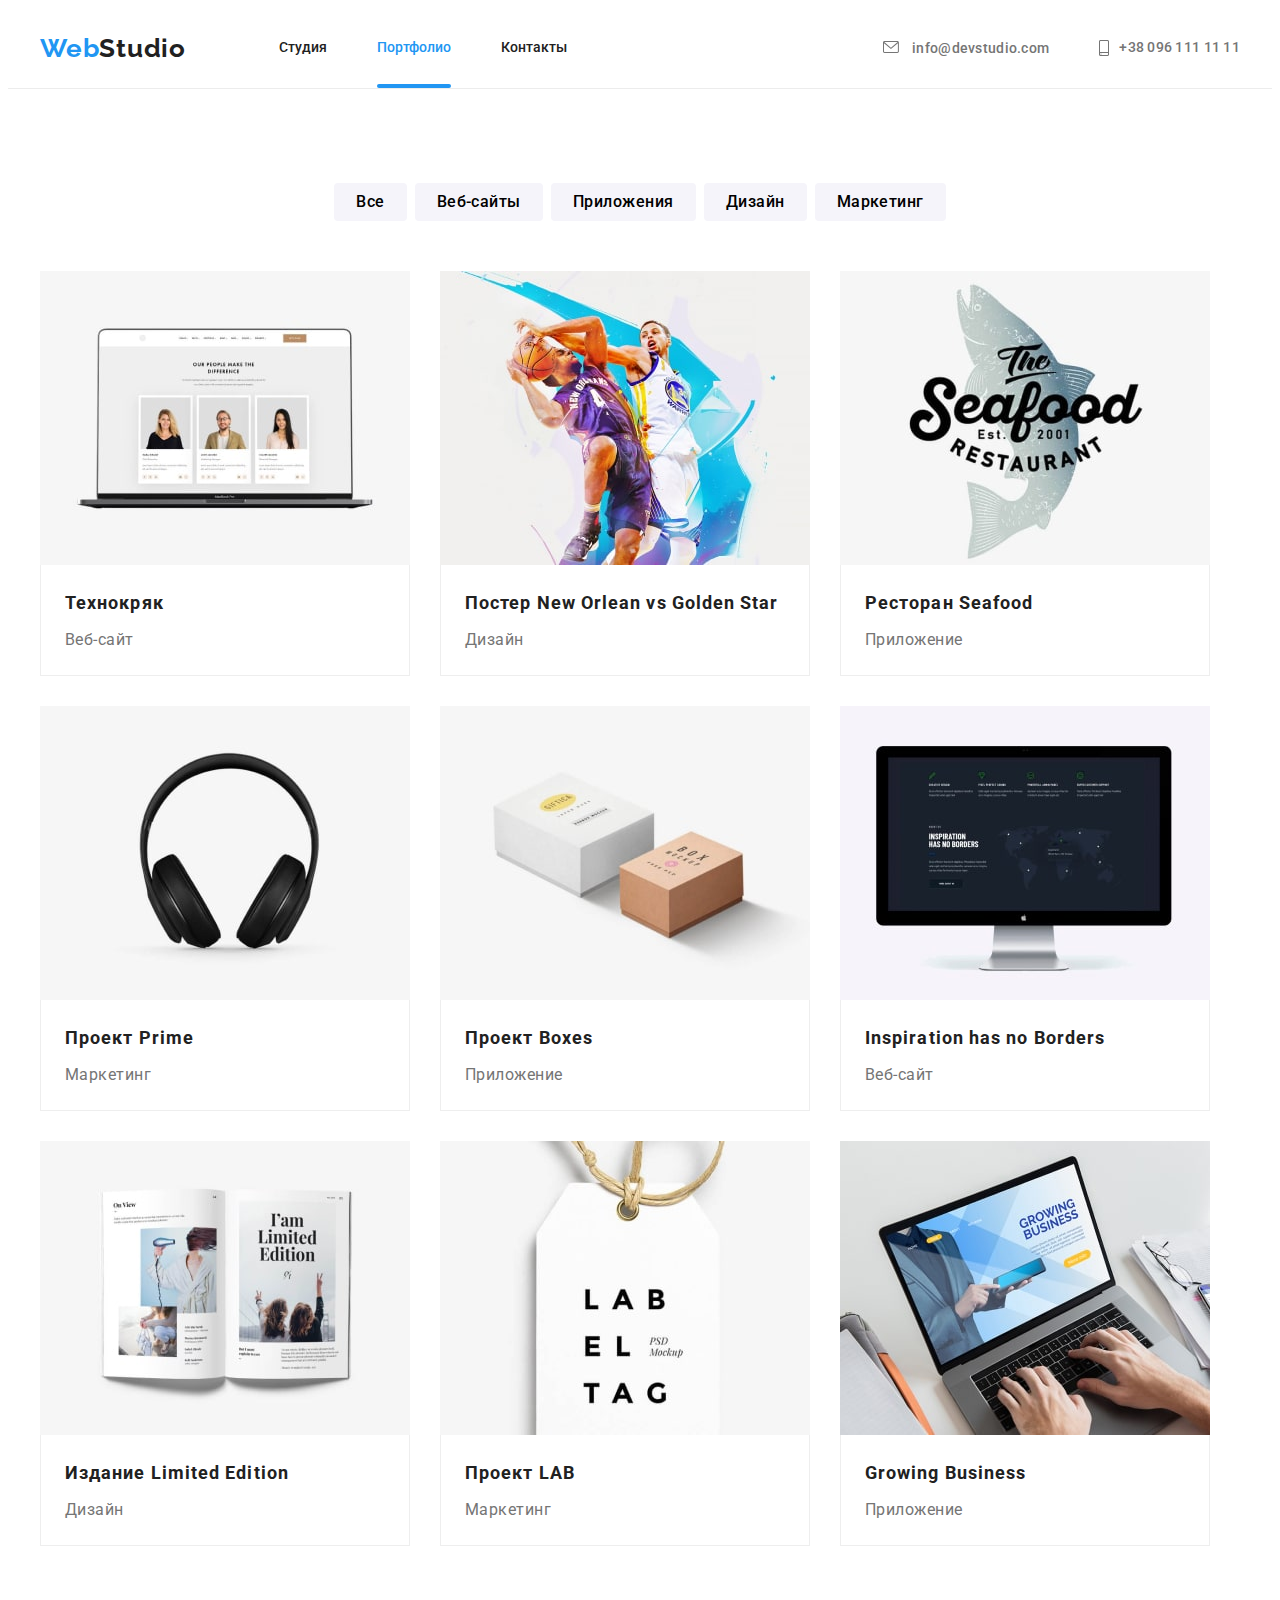
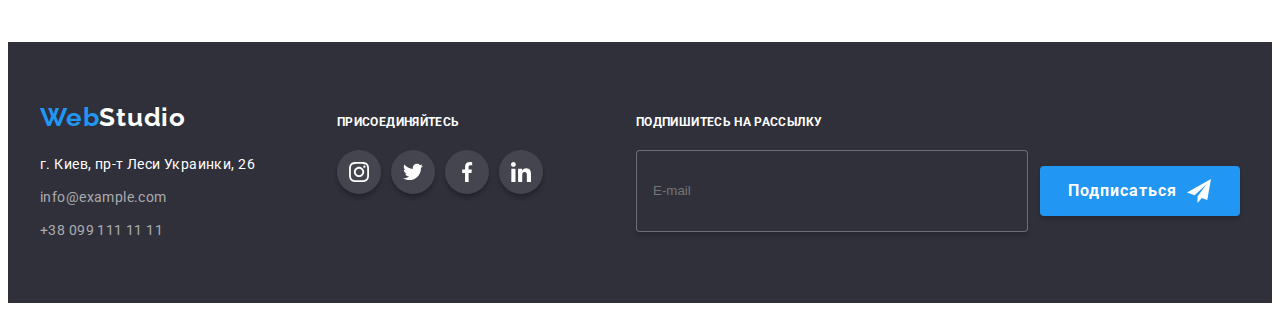
==== commit cbd60ecd: "commit" ====
--- a/portfolio.html
+++ b/portfolio.html
@@ -26,33 +26,39 @@
     <header class="header">
       <div class="container header-container">
         <nav class="header-nav">
-          <a href="/" class="header-logo">
-            Web<span class="header-logo-logo">Studio</span>
+          <a href="/" class="logo">
+            Web<span class="logo_color">Studio</span>
           </a>
-          <ul class="header-list">
+          <ul class="header-list-nav">
             <li>
-              <a href="./index.html" class="header-link">Студия</a>
+              <a href="./index.html" class="header-list-nav__item">Студия</a>
             </li>
             <li>
-              <a href="./portfolio.html" class="header-link current">
+              <a href="./portfolio.html" class="header-list-nav__item current">
                 Портфолио</a
               >
             </li>
-            <li><a href="" class="header-link">Контакты</a></li>
+            <li><a href="" class="header-list-nav__item">Контакты</a></li>
           </ul>
         </nav>
-        <ul class="header-contacts">
-          <li class="header-item">
-            <a href="mailto:info@devstudio.com" class="contact mail">
-              <svg class="mail-icon">
+        <ul class="header-contacts-list">
+          <li class="header-contacts-list__item">
+            <a
+              href="mailto:info@devstudio.com"
+              class="header-contacts-list__link header-contacts-list__link_mail"
+            >
+              <svg class="header-contacts-list__icon_mail">
                 <use href="./images/sprite.svg#icon-mail-icon"></use>
               </svg>
               info@devstudio.com</a
             >
           </li>
-          <li class="header-item">
-            <a href="tel:+380961111111" class="contact tel">
-              <svg class="tel-icon">
+          <li class="header-contacts-list__item">
+            <a
+              href="tel:+380961111111"
+              class="header-contacts-list__link header-contacts-list__link_tel"
+            >
+              <svg class="header-contacts-list__icon_tel">
                 <use href="./images/sprite.svg#icon-smartphone"></use>
               </svg>
               +38 096 111 11 11</a
--- a/css/main.css
+++ b/css/main.css
@@ -55,6 +55,19 @@
   padding-bottom: 94px;
 }
 
+.visually-hidden {
+  position: absolute;
+  width: 1px;
+  height: 1px;
+  margin: -1px;
+  border: 0;
+  padding: 0;
+  white-space: nowrap;
+  clip-path: inset(100%);
+  clip: rect(0 0 0 0);
+  overflow: hidden;
+}
+
 .header {
   border-bottom: 1px solid #ececec;
 }
@@ -69,9 +82,10 @@
   align-items: center;
 }
 
-.header-logo {
+.logo {
   font-family: "Raleway";
   font-weight: 700;
+  font-style: bold;
   font-size: 26px;
   line-height: 1.19;
   letter-spacing: 0.03em;
@@ -82,53 +96,39 @@
   transition-timing-function: var(--transition-timing-function);
 }
 
-.header-logo-logo {
+.logo_color {
   color: var(--header-color);
 }
 
-.header-logo:hover,
-.header-logo:focus {
-  color: var(--accent-color);
-}
-
-.header-logo-link {
-  color: var(--accent-color);
-}
-
-.header-list {
+.header-list-nav {
   display: flex;
   align-items: center;
   margin-left: auto;
 }
 
-.header-list li {
+.header-list-nav li {
   margin-right: 50px;
 }
 
-.header-list li:last-child {
+.header-list-nav li:last-child {
   margin-right: 0px;
 }
 
-.header-link {
+.header-list-nav__item {
   display: block;
   font-weight: 500;
   font-size: 14px;
   line-height: 1.14;
   padding: 32px 0px;
+  text-decoration: none;
   color: var(--header-color);
   transition: color var(--transition-duration) var(--transition-timing-function);
-  /* transition-duration: var(--transition-duration);
-  transition-timing-function: var(--transition-timing-function);
-  transition-property: color; */
   position: relative;
 }
-
-.header-link {
-  text-decoration: none;
-}
-
-.header-link:hover,
-.header-link:focus {
+.header-list-nav__item:hover {
+  color: var(--accent-color);
+}
+.header-list-nav__item:focus {
   color: var(--accent-color);
 }
 
@@ -147,7 +147,7 @@
   display: block;
 }
 
-.contact {
+.header-contacts-list__link {
   font-weight: 500;
   font-size: 14px;
   line-height: 1.14;
@@ -156,19 +156,7 @@
   text-decoration: none;
   fill: currentColor;
 }
-
-.header-contacts {
-  display: flex;
-  justify-content: center;
-  align-items: center;
-  margin-left: auto;
-}
-
-.header-contacts .header-item + .header-item {
-  margin-left: 50px;
-}
-
-.contact.mail {
+.header-contacts-list__linkheader-contacts-list__link_mail {
   display: flex;
   justify-content: center;
   align-items: center;
@@ -176,28 +164,42 @@
   transition: fill var(--transition-duration) var(--transition-timing-function);
 }
 
-.contact.mail:hover,
-.contact.mail:focus {
-  color: var(--accent-color);
-}
-
-.contact.mail:hover .mail-icon {
+.header-contacts-list {
+  display: flex;
+  justify-content: center;
+  align-items: center;
+  margin-left: auto;
+}
+
+.header-contacts-list .header-contacts-list__item + .header-contacts-list__item {
+  margin-left: 50px;
+}
+
+.header-contacts-list__link.header-contacts-list__link_mail:hover,
+.header-contacts-list__link.header-contacts-list__link_mail:focus {
+  color: var(--accent-color);
+}
+
+.header-contacts-list__link.header-contacts-list__link_mail:hover .header-contacts-list__icon_mail {
   fill: var(--accent-color);
 }
 
-.contact.mail:focus .mail-icon {
+.header-contacts-list__link.header-contacts-list__link_mail:focus .header-contacts-list__icon_mail {
   fill: var(--accent-color);
 }
 
-.mail-icon {
+.header-contacts-list__icon_mail {
   height: 12px;
   width: 16px;
   margin-right: 10px;
   fill: currentColor;
   transition: color var(--transition-duration) var(--transition-timing-function);
 }
-
-.contact.tel {
+.header-contacts-list__icon_mail .header-contacts-list__link.header-contacts-list__link_mail:focus .header-contacts-list__icon_mail {
+  fill: var(--accent-color);
+}
+
+.header-contacts-list__link.header-contacts-list__link_tel {
   display: flex;
   justify-content: center;
   align-items: center;
@@ -205,20 +207,20 @@
   transition: fill var(--transition-duration) var(--transition-timing-function);
 }
 
-.contact.tel:hover,
-.contact.tel:focus {
-  color: var(--accent-color);
-}
-
-.contact.tel:hover .tel-icon {
-  color: var(--accent-color);
-}
-
-.contact.tel:focus .tel-icon {
-  color: var(--accent-color);
-}
-
-.tel-icon {
+.header-contacts-list__link.header-contacts-list__link_tel:hover,
+.header-contacts-list__link.header-contacts-list__link_tel:focus {
+  color: var(--accent-color);
+}
+
+.header-contacts-list__link.header-contacts-list__link_tel:hover .header-contacts-list__icon_tel {
+  color: var(--accent-color);
+}
+
+.header-contacts-list__link.header-contacts-list__link_tel:focus .header-contacts-list__icon_tel {
+  color: var(--accent-color);
+}
+
+.header-contacts-list__icon_tel {
   height: 16px;
   width: 10px;
   margin-right: 10px;
@@ -239,7 +241,7 @@
   background-position: center;
 }
 
-.banner-title {
+.banner__title {
   width: 696px;
   font-weight: 900;
   font-size: 44px;
@@ -252,7 +254,7 @@
   color: var(--banner-color);
 }
 
-.banner-btn {
+.banner__btn {
   display: block;
   align-items: center;
   margin-right: auto;
@@ -273,29 +275,19 @@
   color: var(--banner-color);
 }
 
-.visually-hidden {
-  position: absolute;
-  width: 1px;
-  height: 1px;
-  margin: -1px;
-  border: 0;
-  padding: 0;
-  white-space: nowrap;
-  clip-path: inset(100%);
-  clip: rect(0 0 0 0);
-  overflow: hidden;
-}
-
-.benefits-item {
-  display: flex;
-}
-
 .benefits-list {
+  display: flex;
+}
+.benefits-list :last-child {
+  margin-right: 0px;
+}
+
+.benefits-list__item {
   width: 270px;
   margin-right: 30px;
 }
 
-.benefits-icon {
+.benefits-list__icon {
   display: flex;
   justify-content: center;
   align-items: center;
@@ -306,11 +298,7 @@
   background-color: #f5f4fa;
 }
 
-.benefits-item :last-child {
-  margin-right: 0px;
-}
-
-.benefits-title {
+.benefits-list__title {
   font-weight: 700;
   font-size: 14px;
   line-height: 1.14;
@@ -320,7 +308,7 @@
   color: var(--title-color);
 }
 
-.benefits-text {
+.benefits-list__text {
   font-size: 14px;
   line-height: 1.71;
   letter-spacing: 0.03em;
@@ -350,10 +338,8 @@
 
 .biz-img {
   width: 370px;
-  /* width: calc(100% / 3 - 30px) */
   position: relative;
 }
-
 .biz-img:not(:last-child) {
   margin-right: 30px;
 }
@@ -391,7 +377,6 @@
 .team-item {
   display: flex;
 }
-
 .team-item :last-child {
   margin-right: 0px;
 }
@@ -452,23 +437,19 @@
   transition-duration: var(--transition-duration);
   transition-timing-function: var(--transition-timing-function);
 }
-
-.team-soc-link:hover,
-.team-soc-link:focus {
+.team-soc-link:hover, .team-soc-link:focus {
   background-color: var(--accent-color);
-}
-
-.team-soc-link:hover .team-soc-icon {
-  fill: #ffffff;
-}
-
-.team-soc-link:focus .team-soc-icon {
-  fill: #ffffff;
 }
 
 .team-soc-icon {
   fill: #afb1b8;
   transition: fill var(--transition-duration) var(--transition-timing-function);
+}
+.team-soc-link:focus .team-soc-icon {
+  fill: #ffffff;
+}
+.team-soc-link:hover .team-soc-icon {
+  fill: #ffffff;
 }
 
 .clients {
@@ -491,9 +472,9 @@
   height: 92px;
   margin-right: 30px;
   border: 1px solid rgb(175, 177, 184);
-}
-
-.clients-icon-elements:last-child {
+  border-radius: 4px;
+}
+.clients-icon-elements :last-child {
   margin-right: 0px;
 }
 
@@ -508,19 +489,15 @@
   fill: #afb1b8;
   transition: border-color var(--transition-duration) var(--transition-timing-function);
 }
+.icon-link:hover, .icon-link:focus {
+  border-color: var(--accent-color);
+}
 
 .clients-icon-item {
   transition: fill var(--transition-duration) var(--transition-timing-function);
 }
-
-.icon-link:hover .clients-icon-item,
-.icon-link:focus .clients-icon-item {
+.icon-link:hover .clients-icon-item, .icon-link:focus .clients-icon-item {
   fill: var(--accent-color);
-}
-
-.icon-link:hover,
-.icon-link:focus {
-  border-color: var(--accent-color);
 }
 
 .footer {
@@ -594,9 +571,7 @@
   text-decoration: none;
   transition: color var(--transition-duration) var(--transition-timing-function);
 }
-
-.footer-mail:hover,
-.footer-mail:focus {
+.footer-mail:hover, .footer-mail:focus {
   color: var(--accent-color);
 }
 
@@ -609,9 +584,7 @@
   text-decoration: none;
   transition: color var(--transition-duration) var(--transition-timing-function);
 }
-
-.footer-tel:hover,
-.footer-tel:focus {
+.footer-tel:hover, .footer-tel:focus {
   color: var(--accent-color);
 }
 
@@ -630,7 +603,6 @@
 .footer-soc-item {
   margin-right: 10px;
 }
-
 .footer-soc-item:last-child {
   margin-right: 0px;
 }
@@ -657,9 +629,7 @@
   box-shadow: 0px 4px 4px 0px rgba(0, 0, 0, 0.25);
   transition: background-color var(--transition-duration) var(--transition-timing-function);
 }
-
-.footer-soc-link:hover,
-.footer-soc-link:focus {
+.footer-soc-link:hover, .footer-soc-link:focus {
   background-color: var(--accent-color);
 }
 
@@ -703,7 +673,6 @@
   transition-duration: var(--transition-duration);
   transition-timing-function: var(--transition-timing-function);
 }
-
 .footer-input:focus {
   box-shadow: 0px 4px 4px 0px rgba(0, 0, 0, 0.15);
 }
@@ -753,15 +722,14 @@
   margin-bottom: 50px;
   color: #212121;
 }
+.filters li:last-child {
+  margin-right: 0px;
+}
 
 .flt-btn {
   display: block;
   align-items: center;
   margin: 0px 8px 0px 0px;
-}
-
-.filters li:last-child {
-  margin-right: 0px;
 }
 
 .filters-btn {
@@ -781,19 +749,14 @@
   transition-duration: var(--transition-duration);
   transition-timing-function: var(--transition-timing-function);
 }
-
 .filters-btn:not(:last-child) {
   margin-left: 8px;
 }
-
-.filters-btn:hover,
-.filters-btn:focus {
+.filters-btn:hover, .filters-btn:focus {
   background-color: var(--accent-color);
   color: var(--footer-first-color);
 }
-
-.filters-btn:hover,
-.filters-btn:focus {
+.filters-btn:hover, .filters-btn:focus {
   box-shadow: 0px 4px 4px 0px rgba(0, 0, 0, 0.25);
 }
 
@@ -801,7 +764,6 @@
   display: flex;
   flex-wrap: wrap;
 }
-
 .image-list li:nth-child(n+7) {
   margin-bottom: 2px;
 }
@@ -810,7 +772,6 @@
   margin-right: 30px;
   margin-bottom: 30px;
 }
-
 .projects-img:nth-child(3n) {
   margin-right: 0px;
 }
@@ -819,7 +780,6 @@
   display: flex;
   flex-wrap: wrap;
 }
-
 .image-list li:nth-child(n+7) {
   margin-bottom: 2px;
 }
@@ -827,15 +787,6 @@
 .projects-top-wrap {
   position: relative;
   overflow: hidden;
-}
-
-.projects-img {
-  margin-right: 30px;
-  margin-bottom: 30px;
-}
-
-.projects-img:nth-child(3n) {
-  margin-right: 0px;
 }
 
 .projects-top-text {
@@ -847,7 +798,9 @@
   color: #ffffff;
   background-color: rgba(33, 150, 243, 0.9);
   transform: translateY(100%);
-  transition: background-color var(--transition-duration) var(--transition-timing-function);
+  transition-property: background-color;
+  transition-duration: var(--transition-duration);
+  transition-timing-function: var(--transition-timing-function);
 }
 
 .projects-text {
@@ -880,18 +833,20 @@
   transition-duration: var(--transition-duration);
   transition-timing-function: var(--transition-timing-function);
 }
-
+.projects-link:hover, .projects-link:focus {
+  box-shadow: 0px 1px 1px 0px rgba(0, 0, 0, 0.12), 0px 4px 4px 0px rgba(0, 0, 0, 0.06), 1px 4px 6px 0px rgba(0, 0, 0, 0.16);
+}
 .projects-link:hover .projects-top-text {
-  transform: translateY(0%);
-}
-
+  transform: translateY(0);
+}
 .projects-link:focus .projects-top-text {
   transform: translateY(0%);
 }
-
-.projects-link:hover,
-.projects-link:focus {
-  box-shadow: 0px 1px 1px 0px rgba(0, 0, 0, 0.12), 0px 4px 4px 0px rgba(0, 0, 0, 0.06), 1px 4px 6px 0px rgba(0, 0, 0, 0.16);
+.projects-link:hover {
+  transition-duration: var(--transition-duration);
+}
+.projects-link:hover {
+  transition-timing-function: var(--transition-timing-function);
 }
 
 .backdrop {
